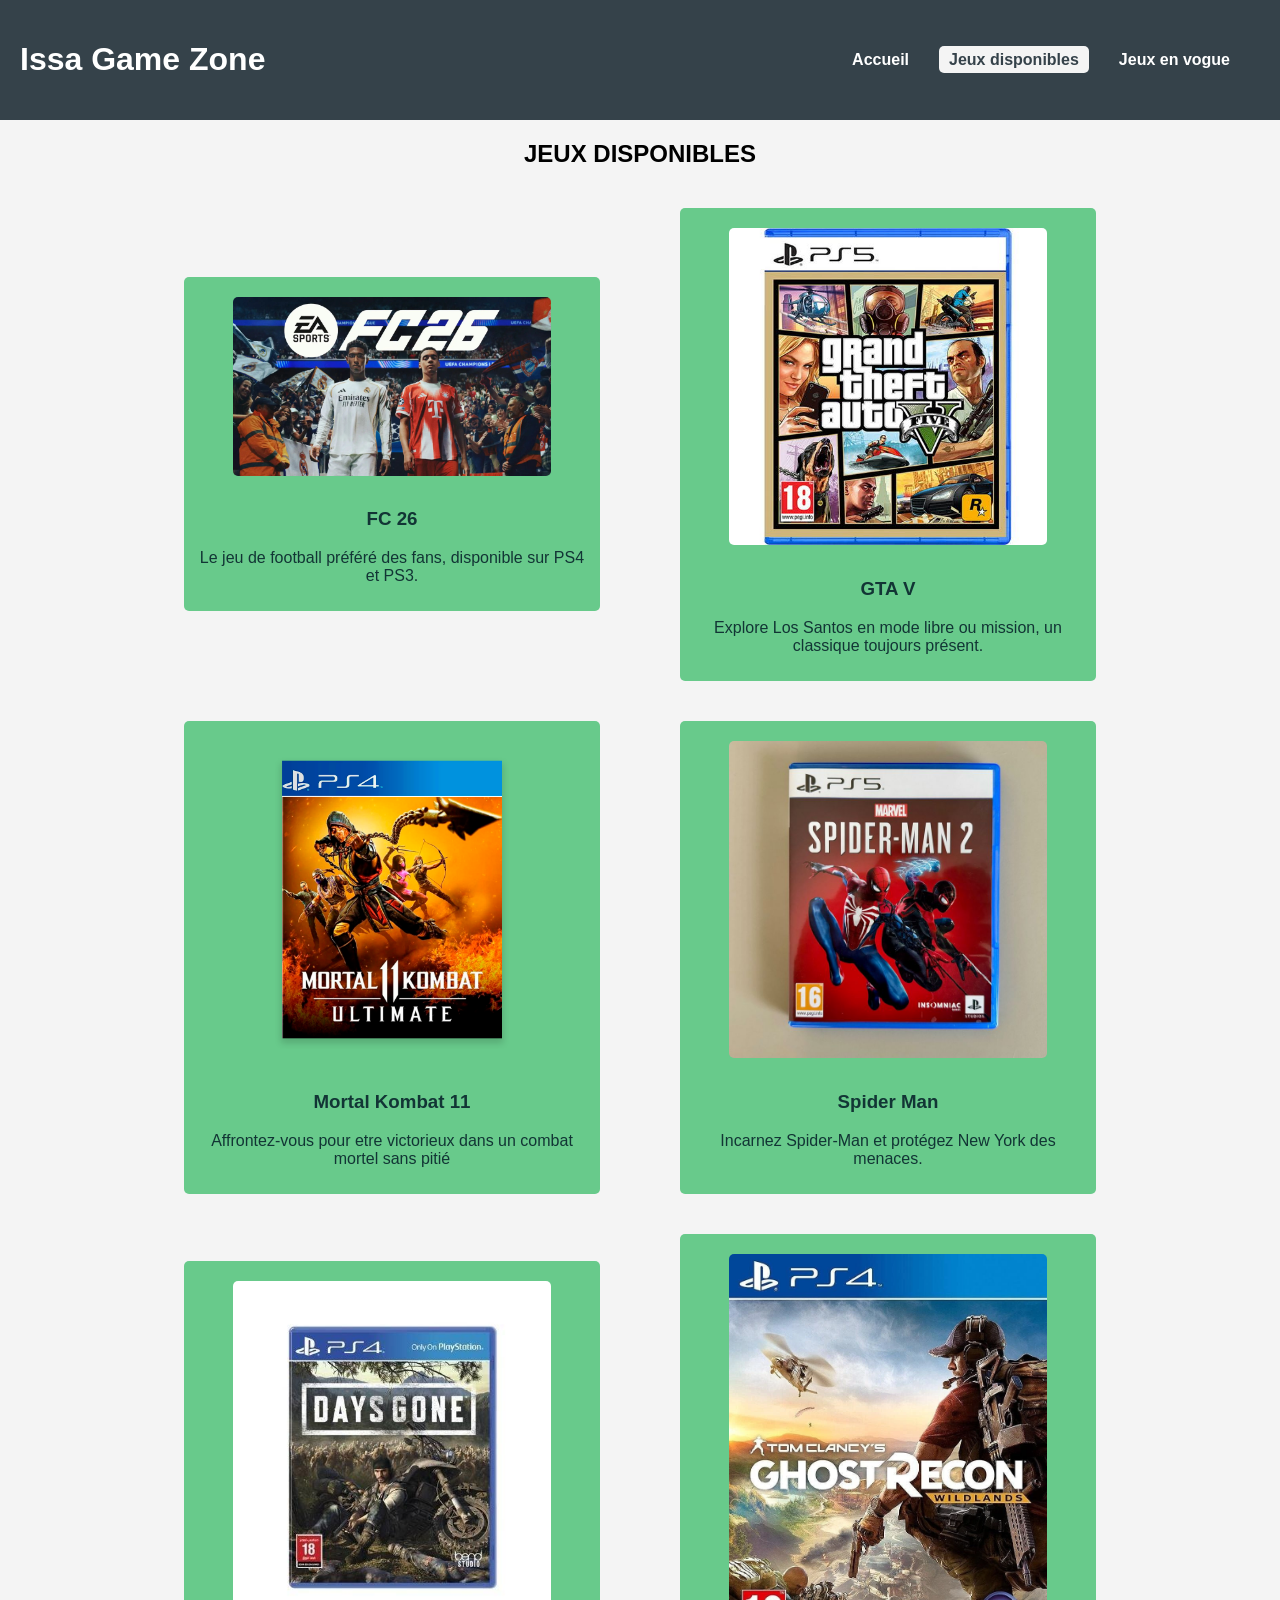
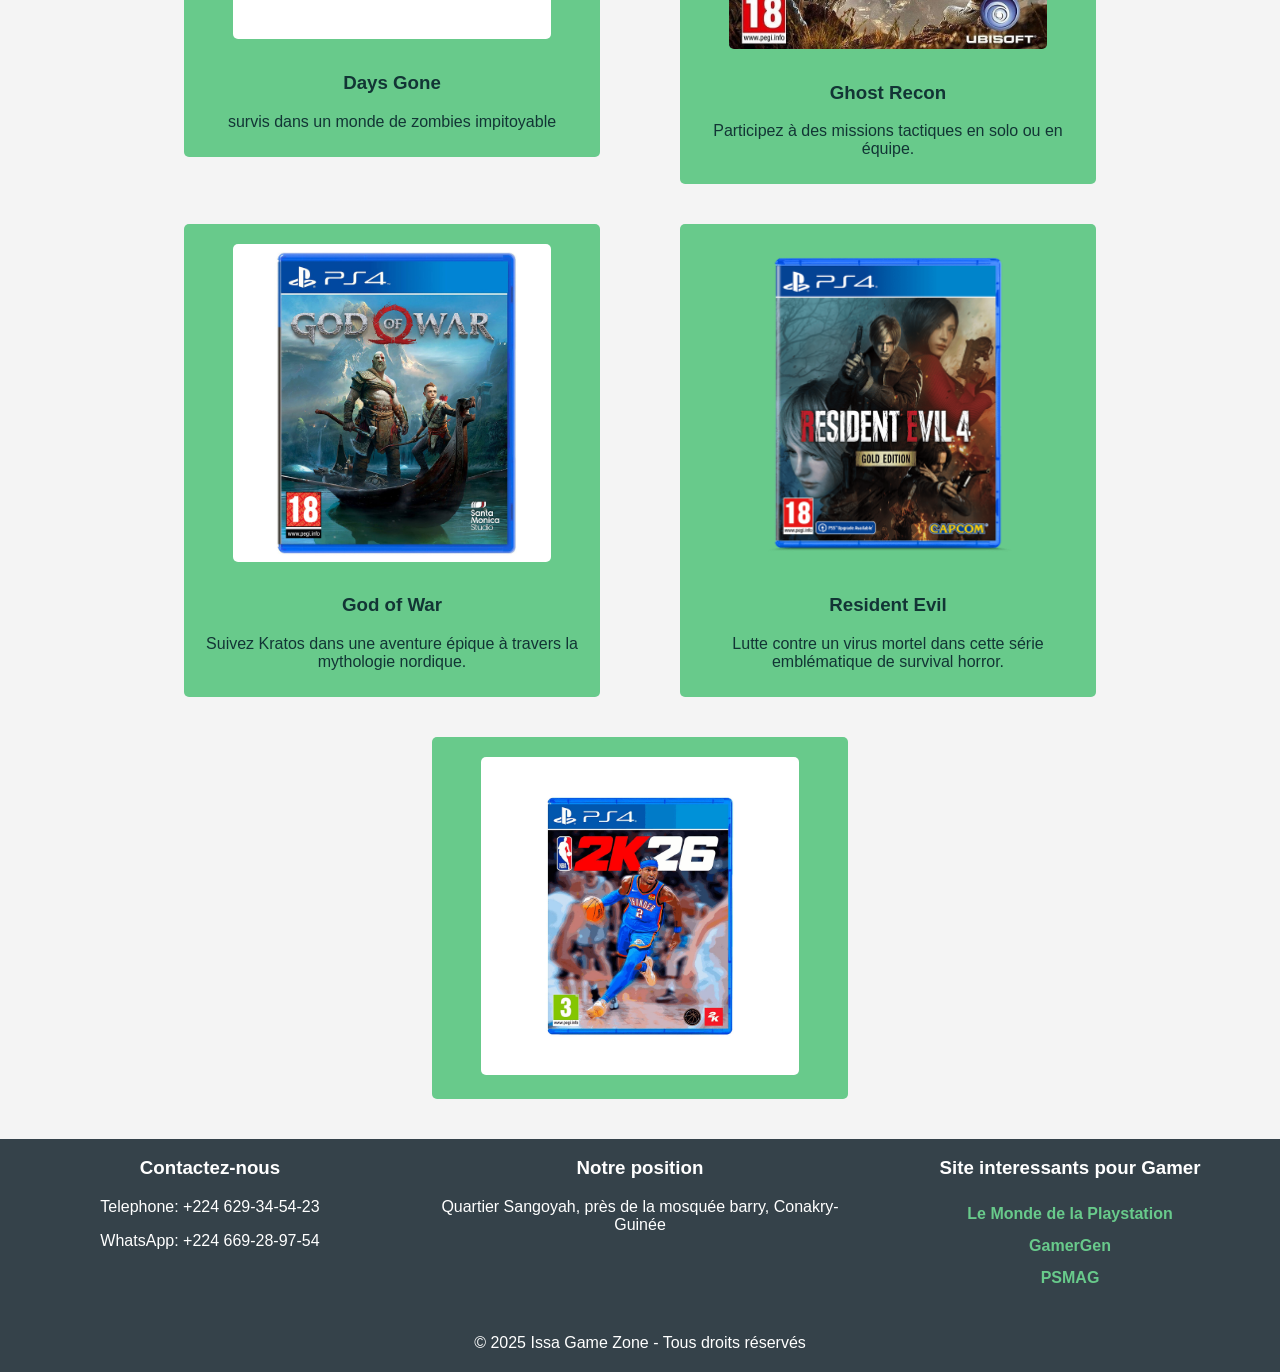
==== jeux_dispo.html @ b84278bc "initialisation" ====
<!DOCTYPE html>
<html lang="en">
<head>
    <meta charset="UTF-8">
    <meta name="viewport" content="width=device-width, initial-scale=1.0">
        <link rel="stylesheet" href="css/style.css">
    <title>jeux disponibles</title>
</head>
<body>
    <a href="#main_content" class="skip">Skip to main</a>
    <header>
  <h1>Issa Game Zone</h1>
  <nav>
    <ul>
        <li><a href="index.html">Accueil</a></li>
        <li><a href="jeux_dispo.html" class="active">Jeux disponibles</a></li>
        <li><a href="jeux_en_vogue.html">Jeux en vogue</a></li>
    </ul> 
  </nav>
</header>
<main id="main_content">
    <h2>Jeux Disponibles</h2>
    <section class="games-list">
  <div class="game">
    <img src="images/fc26.jpg" alt="Pour les fans du foot">
    <h3>FC 26</h3>
    <p>Le jeu de football préféré des fans, disponible sur PS4 et PS3.</p>
  </div>

  <div class="game">
    <img src="images/GTA_5.jpg" alt="Explorez Los Santos">
    <h3>GTA V</h3>
    <p>Explore Los Santos en mode libre ou mission, un classique toujours présent.</p>
  </div>
    <div class="game">
        <img src="images/MK11.png" alt="Combat Mortel">
        <h3>Mortal Kombat 11</h3>
        <p>Affrontez-vous pour etre victorieux dans un combat mortel sans pitié</p>
    </div>
    <div class="game">
        <img src="images/marvels-spider-man-2-ps5.jpeg" alt="Héros de New York">
        <h3>Spider Man</h3>
        <p>Incarnez Spider-Man et protégez New York des menaces.</p>
    </div>
    <div class="game">
        <img src="images/days_gone.jpeg" alt="Survivance ou mourrir">
        <h3>Days Gone</h3>
        <p>survis dans un monde de zombies impitoyable</p>
    </div>
    <div class="game">
        <img src="images/ghost_recon.jpg" alt="Des missions tactiques">
        <h3>Ghost Recon</h3>
        <p>Participez à des missions tactiques en solo ou en équipe.</p>
    </div>
    <div class="game">
        <img src="images/God_of_war.jpg" alt="Le fils de poseidon">
        <h3>God of War</h3>
        <p>Suivez Kratos dans une aventure épique à travers la mythologie nordique.</p>
    </div>
    <div class="game">
        <img src="images/resident_evil.png" alt="un virus mortel">
        <h3>Resident Evil</h3>
        <p>Lutte contre un virus mortel dans cette série emblématique de survival horror.</p>
    </div>
    <div class="game">
        <img src="images/nba.jpg" alt="Pour les fans de basket">
    </div>
</section>

</main>


<footer>
<section>
    <h3>Contactez-nous</h3>
    <div>
        <p>Telephone: +224 629-34-54-23</p>
        <p>WhatsApp: +224 669-28-97-54</p>
    </div>
</section>
<section class="position">
    <h3>Notre position</h3>
    <div>
        <p>Quartier Sangoyah, près de la mosquée barry, Conakry-Guinée</p>
    </div>
</section>
<section>
    <h3>Site interessants pour Gamer</h3>
        <ul>
            <li><a href="https://www.lemondedelaplaystation.com/" target="_blank">Le Monde de la Playstation</a></li>
            <li><a href="https://prod.gamergen.com/playstation" target="_blank">GamerGen</a></li>
            <li><a href="https://www.psmag.fr/" target="_blank">PSMAG</a></li>
        </ul>
</section>
  <p>&copy; 2025 Issa Game Zone - Tous droits réservés</p>
</footer>

</body>
</html>
---- css/style.css ----
body{
    box-sizing: border-box;
    margin: 0;
    padding: 0;
    font-family: Arial, sans-serif;
    background-color: #f4f4f4;
    font-size: 16px;
}
header{
    display: flex;
    justify-content: space-between;
    align-items: center;
    background-color: #35424a;
    color: #ffffff;
    padding: 20px 0;
}
header>h1{
    margin-left: 20px;
}
nav{
    margin-right: 20px;
    padding: 10px;
}
nav ul{
    list-style: none;
    margin: 0;
    padding: 0;
    display: flex;
    flex-wrap: wrap;
    justify-content: space-between;
    align-items: center;
    text-align: center;
}
nav a{
    color: #ffffff;
    text-decoration: none;
    margin: 0 10px;
    font-weight: bold;
    padding: 5px 10px;
    transition-property: background-color, color, border, border-radius;
    transition-duration: 1s;
    transition-timing-function: linear;
}
nav a:hover{

    background-color: #f4f4f4;
    border-radius: 5px;
    color:#35424a;
    transition: color .5s;
}
main{
    padding: 20px;
    text-align: center;
}
main h2{
    text-transform: uppercase;
    margin-top: 0;
}
footer{
    display: grid;
    grid-template-columns: 1fr 1fr 1fr;
    grid-template-rows: 1fr;
    justify-content: center;
    text-align: center;
    background-color: #35424a;
    color: #ffffff;
    gap: 10px;
}
footer ul{
    list-style: none;
    margin: 10px 0;
    padding: 0;
}
footer a{
    line-height: 2;
    color: #68ca8b;
    text-decoration: none;
    font-weight: bold;
    padding: 5px 10px;
    transition-property: background-color, color, border, border-radius;
}
footer>p{
    grid-column: 1 / span 3;
    margin: 10px 0;
    padding: 10px;
}
footer a:hover{
    background-color: #f4f4f4;
    border-radius: 5px;
    color:#35424a;
    transition: color .5s;
}

.intro{
    padding: 20px;
    border-radius: 5px;
}
.intro h2{
    margin-top: 0;
}
.intro p{
    line-height: 1.6;
}
.images_de_salle{
    width: 100%;
    display: flex;
    justify-content: space-around;
    align-items: center;
}
.intro img{
    max-width: 100%;
    width: 30%;
    height: auto;
    border-radius: 5px;
    margin-right: 10px;
}
.games-list{
    display: flex;
    flex-wrap: wrap;
    justify-content: space-around;
    align-items: center;
    width: 80%;
    margin: auto;
}
.games-list h2{
    width: 100%;
}

.games-list img{
    max-width: 100%;
    width: 80%;
    height: auto;
    border-radius: 5px;
    margin: 10px 0;
}
.game{
    margin: 20px;
    padding: 10px;
    background-color: #867e7e;
    border-radius: 5px;
    width: 40%;
    color: #123535;
    background-color:#68ca8b;
}
article h3{
    margin-top: 0;
}
article p{
    line-height: 1.6;
}
article{
    background-color: #68ca8b;
    padding: 10px;
    border-radius: 5px;
    border: 1px dotted #35424a;
    margin-bottom: 20px;
}
.active{
    background-color: #f4f4f4;
    border-radius: 5px;
    color:#35424a;   
}
.skip{
    position: absolute;
    top: -40px;
    left: 0;
    background: #35424a;
    color: #ffffff;
    padding: 8px;
}
.skip:focus{
    top: 0;
}
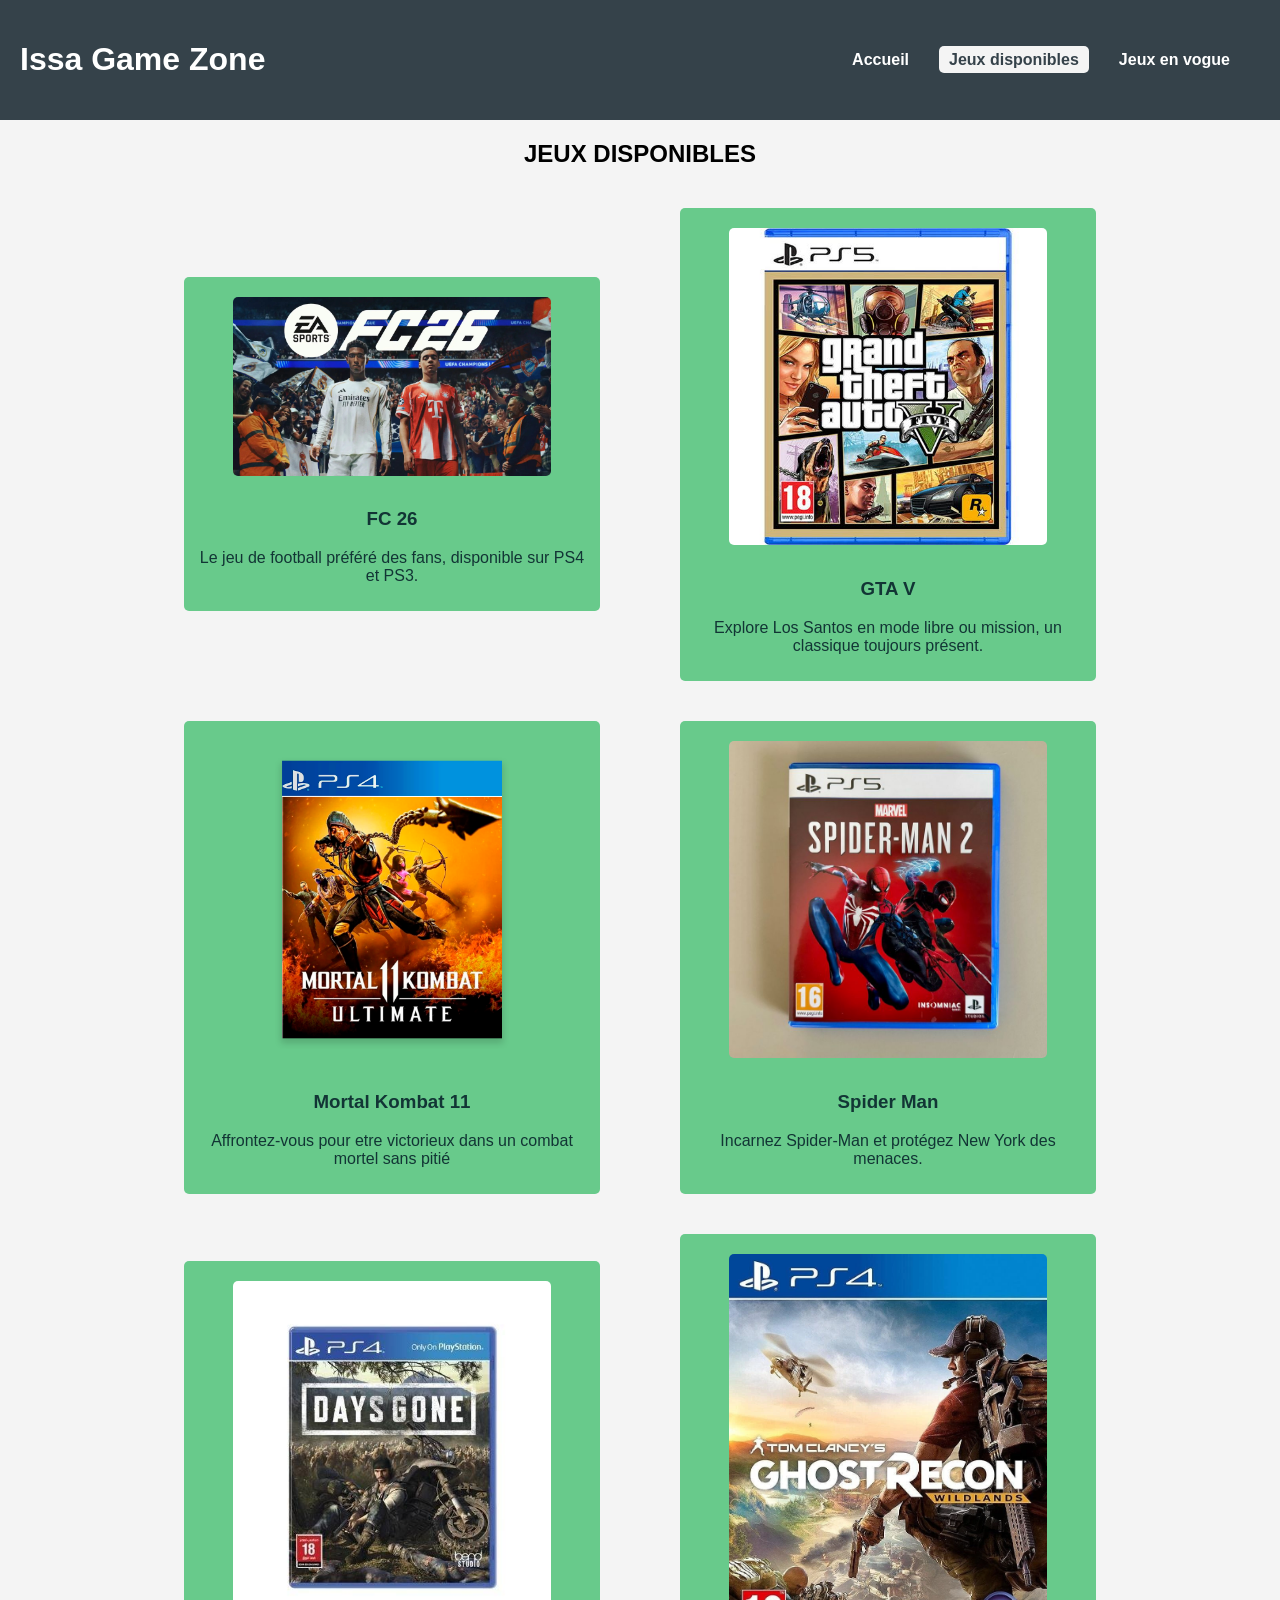
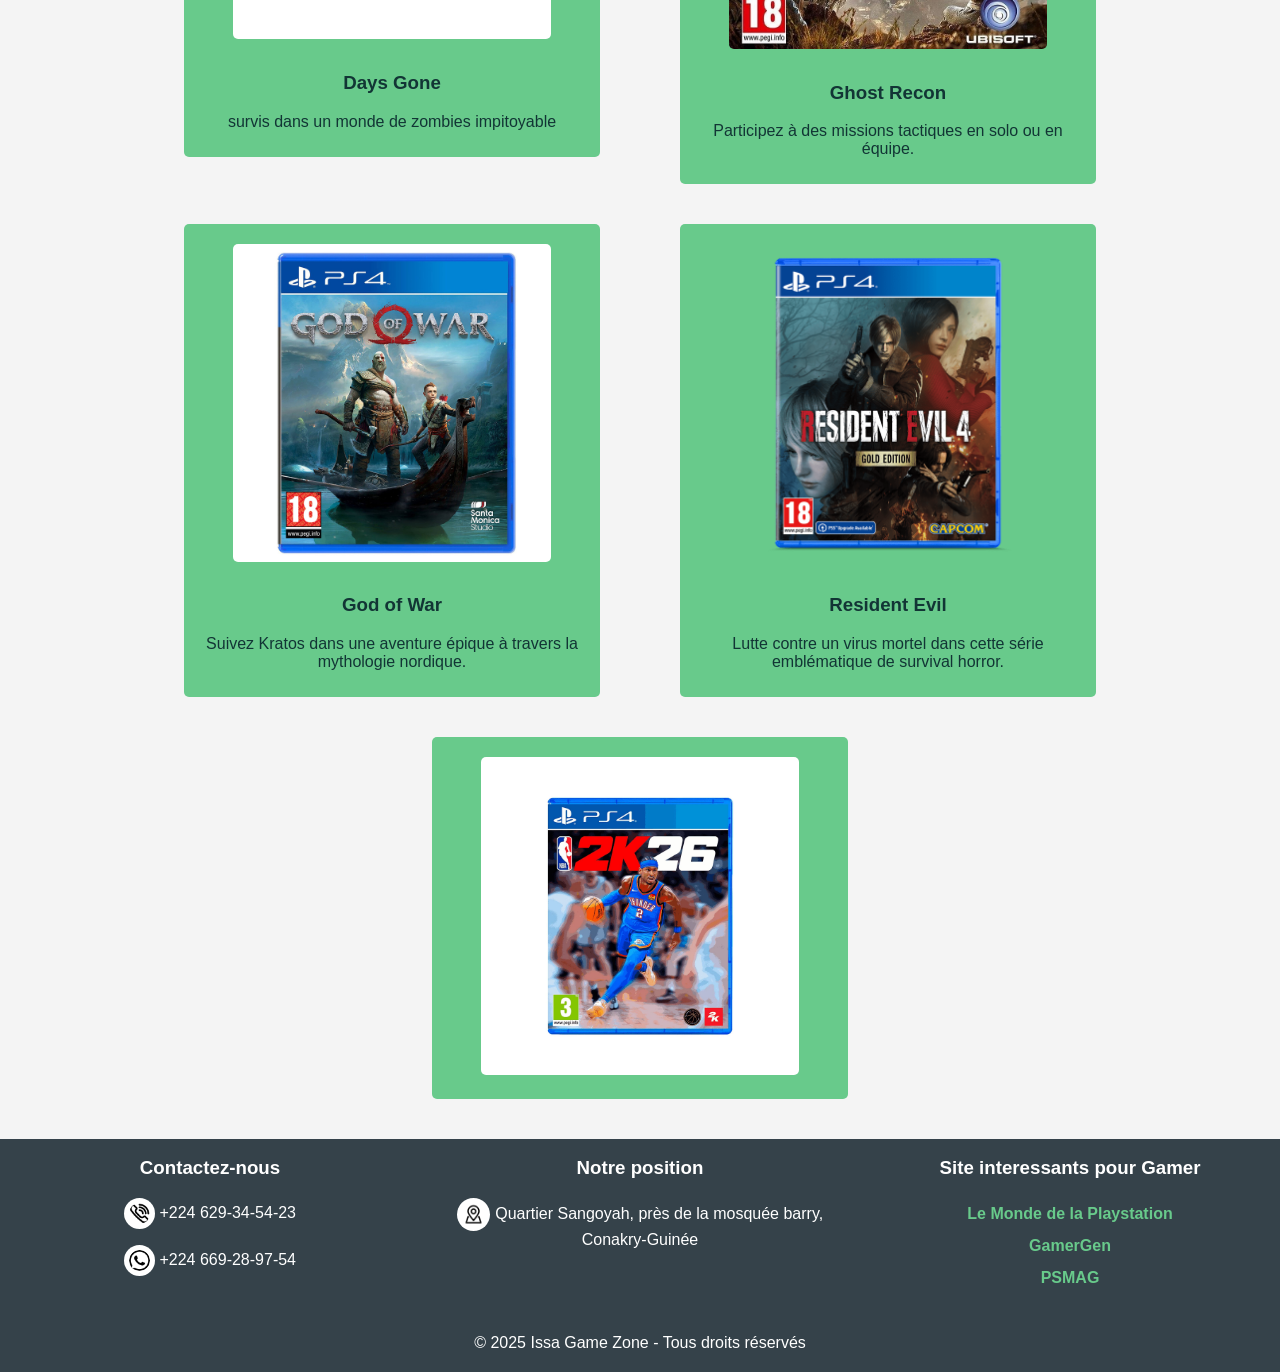
==== commit 28cef0c3: "some css changing" ====
--- a/jeux_dispo.html
+++ b/jeux_dispo.html
@@ -74,14 +74,15 @@
 <section>
     <h3>Contactez-nous</h3>
     <div>
-        <p>Telephone: +224 629-34-54-23</p>
-        <p>WhatsApp: +224 669-28-97-54</p>
+        <p>
+            <img src="images/appel.png" alt="Numero de telephone"> +224 629-34-54-23</p>
+        <p><img src="images/whatsapp.png" alt="contact whatsapp"> +224 669-28-97-54</p>
     </div>
 </section>
 <section class="position">
     <h3>Notre position</h3>
     <div>
-        <p>Quartier Sangoyah, près de la mosquée barry, Conakry-Guinée</p>
+        <p><img src="images/localisation.png" alt="Où nous trouver">Quartier Sangoyah, près de la mosquée barry, Conakry-Guinée</p>
     </div>
 </section>
 <section>
--- a/css/style.css
+++ b/css/style.css
@@ -171,4 +171,19 @@
 .skip:focus{
     top: 0;
 }
-
+footer img{
+    width: 5%;
+    height: auto;
+    vertical-align: middle;
+    background-color: #ffffff;
+    border-radius: 50%;
+    padding: 5px;
+}
+.position div p img:nth-child(1){
+    margin-right:5px;
+    width: 7%;
+    padding: 2px;
+}
+article:nth-child(1){
+    width:100%;
+}
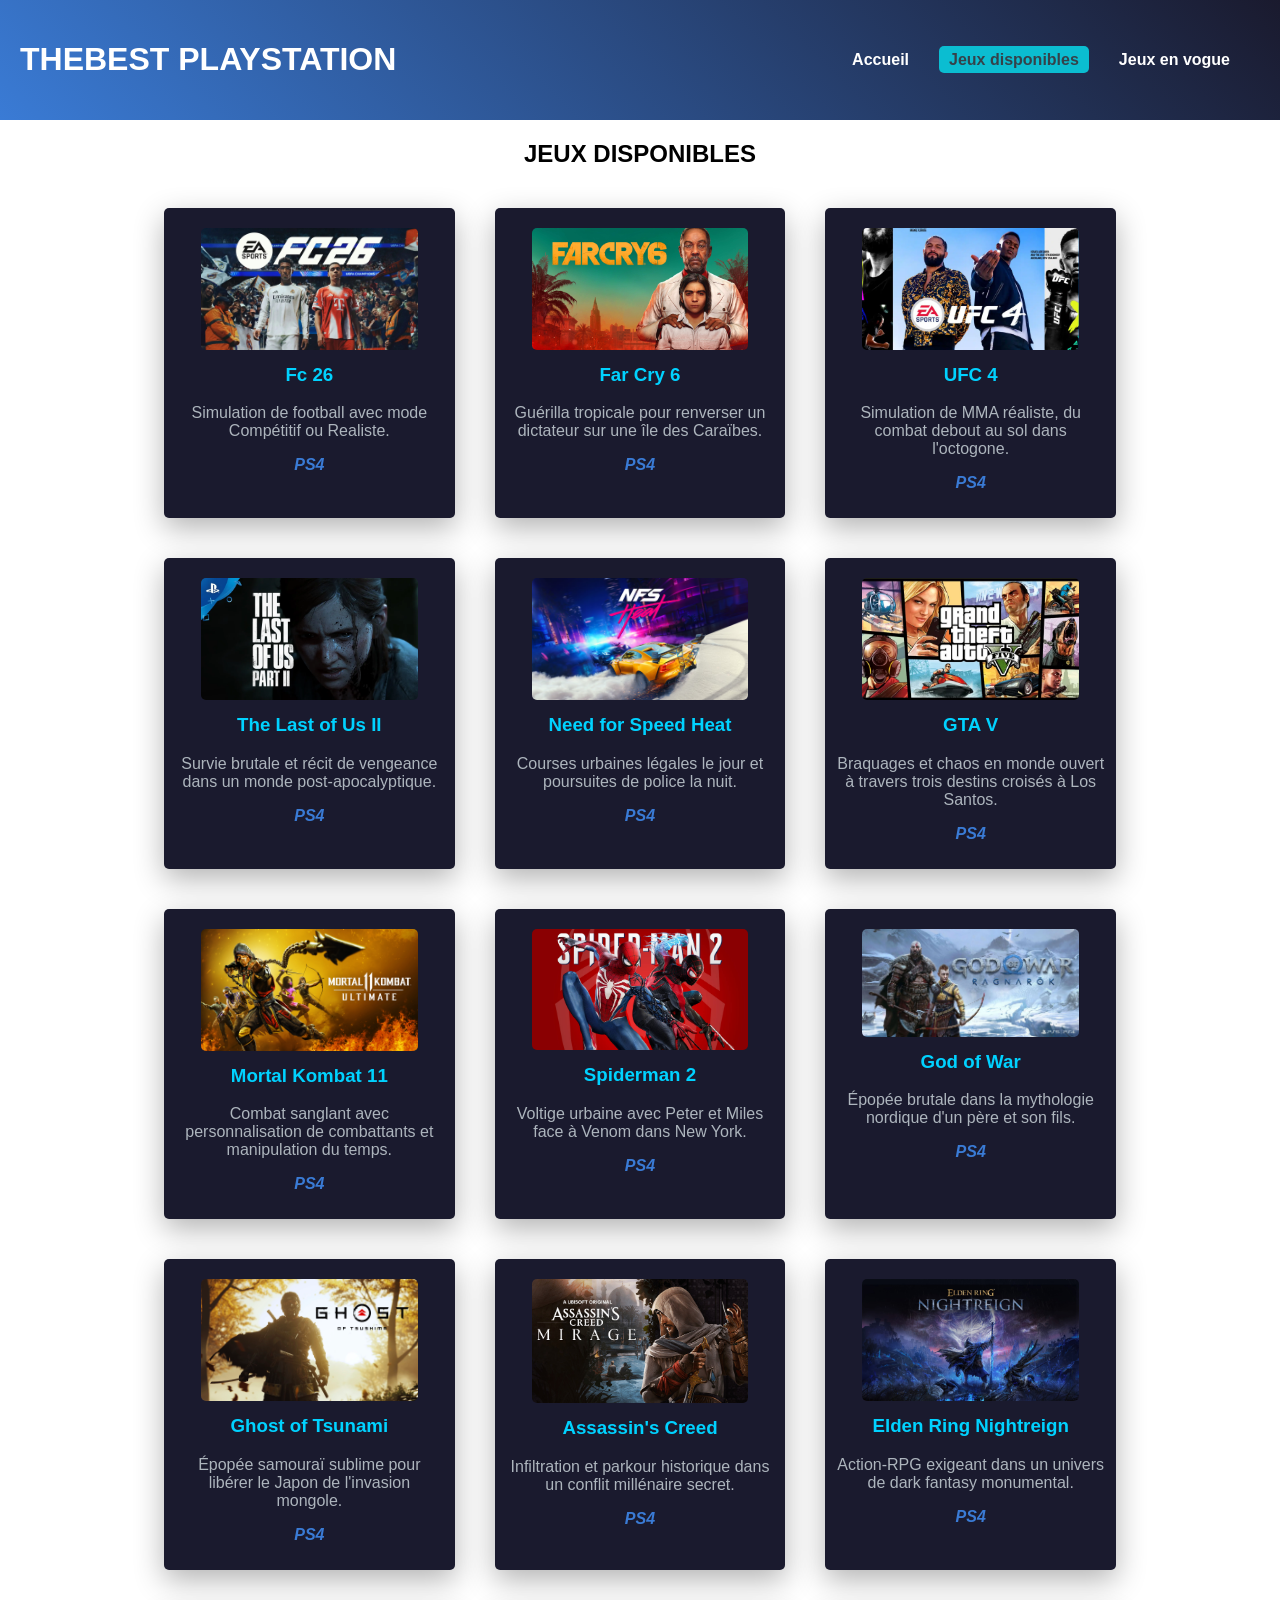
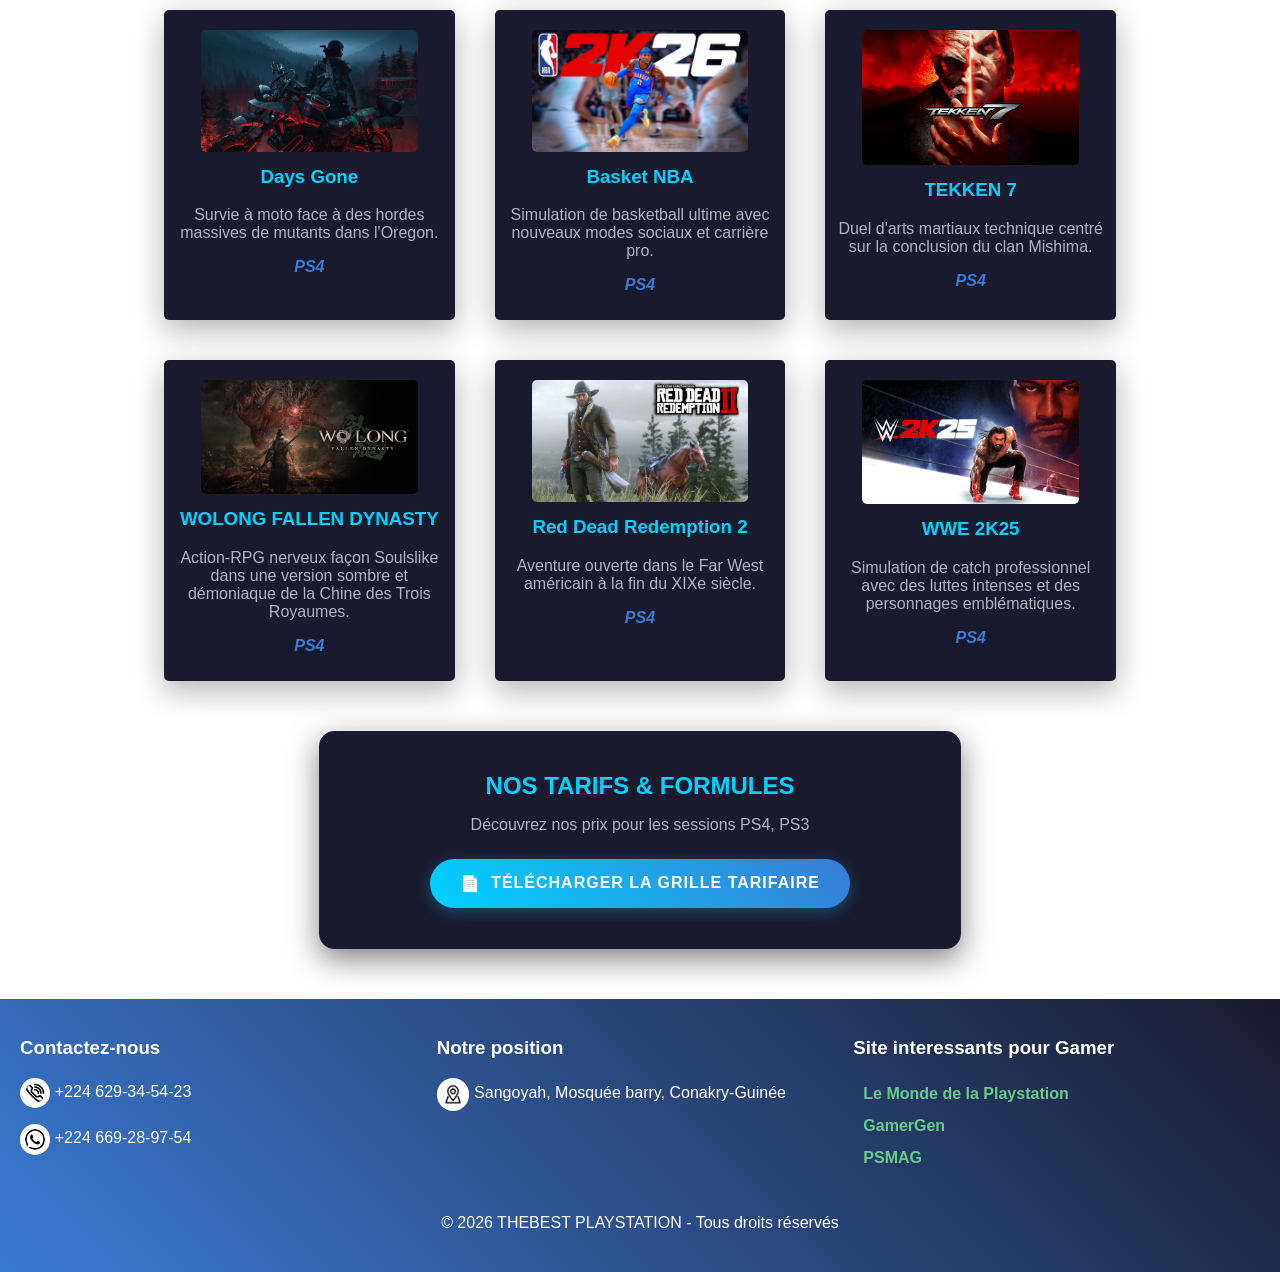
==== commit 050241b3: "releasing app new version" ====
--- a/jeux_dispo.html
+++ b/jeux_dispo.html
@@ -9,68 +9,39 @@
 <body>
     <a href="#main_content" class="skip">Skip to main</a>
     <header>
-  <h1>Issa Game Zone</h1>
+  <h1>THEBEST PLAYSTATION</h1>
+
+  <!-- Le bouton Hamburger (visible uniquement sur mobile) -->
+  <div class="menu-toggle" id="mobile-menu">
+    <span class="bar"></span>
+    <span class="bar"></span>
+    <span class="bar"></span>
+  </div>
+
   <nav>
-    <ul>
+    <ul class="nav-list">
         <li><a href="index.html">Accueil</a></li>
         <li><a href="jeux_dispo.html" class="active">Jeux disponibles</a></li>
         <li><a href="jeux_en_vogue.html">Jeux en vogue</a></li>
-    </ul> 
+    </ul>
   </nav>
 </header>
 <main id="main_content">
     <h2>Jeux Disponibles</h2>
-    <section class="games-list">
-  <div class="game">
-    <img src="images/fc26.jpg" alt="Pour les fans du foot">
-    <h3>FC 26</h3>
-    <p>Le jeu de football préféré des fans, disponible sur PS4 et PS3.</p>
-  </div>
+    <section class="games-list" id="games_container">
 
-  <div class="game">
-    <img src="images/GTA_5.jpg" alt="Explorez Los Santos">
-    <h3>GTA V</h3>
-    <p>Explore Los Santos en mode libre ou mission, un classique toujours présent.</p>
-  </div>
-    <div class="game">
-        <img src="images/MK11.png" alt="Combat Mortel">
-        <h3>Mortal Kombat 11</h3>
-        <p>Affrontez-vous pour etre victorieux dans un combat mortel sans pitié</p>
-    </div>
-    <div class="game">
-        <img src="images/marvels-spider-man-2-ps5.jpeg" alt="Héros de New York">
-        <h3>Spider Man</h3>
-        <p>Incarnez Spider-Man et protégez New York des menaces.</p>
-    </div>
-    <div class="game">
-        <img src="images/days_gone.jpeg" alt="Survivance ou mourrir">
-        <h3>Days Gone</h3>
-        <p>survis dans un monde de zombies impitoyable</p>
-    </div>
-    <div class="game">
-        <img src="images/ghost_recon.jpg" alt="Des missions tactiques">
-        <h3>Ghost Recon</h3>
-        <p>Participez à des missions tactiques en solo ou en équipe.</p>
-    </div>
-    <div class="game">
-        <img src="images/God_of_war.jpg" alt="Le fils de poseidon">
-        <h3>God of War</h3>
-        <p>Suivez Kratos dans une aventure épique à travers la mythologie nordique.</p>
-    </div>
-    <div class="game">
-        <img src="images/resident_evil.png" alt="un virus mortel">
-        <h3>Resident Evil</h3>
-        <p>Lutte contre un virus mortel dans cette série emblématique de survival horror.</p>
-    </div>
-    <div class="game">
-        <img src="images/nba.jpg" alt="Pour les fans de basket">
-    </div>
+    </section>
+    <section class="tarifs-section">
+    <h2>Nos Tarifs & Formules</h2>
+    <p>Découvrez nos prix pour les sessions PS4, PS3</p>
+
+    <a href="docs/tarifs.pdf" class="btn-download" download="Tarifs_Salle_Jeux.pdf">
+        <span>📄</span> Télécharger la Grille Tarifaire
+    </a>
 </section>
-
 </main>
 
-
-<footer>
+<footer class="footer">
 <section>
     <h3>Contactez-nous</h3>
     <div>
@@ -82,7 +53,7 @@
 <section class="position">
     <h3>Notre position</h3>
     <div>
-        <p><img src="images/localisation.png" alt="Où nous trouver">Quartier Sangoyah, près de la mosquée barry, Conakry-Guinée</p>
+        <p><img src="images/localisation.png" alt="Où nous trouver">Sangoyah, Mosquée barry, Conakry-Guinée</p>
     </div>
 </section>
 <section>
@@ -93,8 +64,8 @@
             <li><a href="https://www.psmag.fr/" target="_blank">PSMAG</a></li>
         </ul>
 </section>
-  <p>&copy; 2025 Issa Game Zone - Tous droits réservés</p>
+  <p>&copy; 2026 THEBEST PLAYSTATION - Tous droits réservés</p>
 </footer>
-
+<script src="jeux.js"></script>
 </body>
 </html>
--- a/css/style.css
+++ b/css/style.css
@@ -3,14 +3,14 @@
     margin: 0;
     padding: 0;
     font-family: Arial, sans-serif;
-    background-color: #f4f4f4;
     font-size: 16px;
+    background-color: white;
 }
 header{
     display: flex;
     justify-content: space-between;
     align-items: center;
-    background-color: #35424a;
+    background: linear-gradient(45deg, #3a7bd5, #1a1a2e);
     color: #ffffff;
     padding: 20px 0;
 }
@@ -56,13 +56,13 @@
     text-transform: uppercase;
     margin-top: 0;
 }
-footer{
+.footer{
     display: grid;
     grid-template-columns: 1fr 1fr 1fr;
-    grid-template-rows: 1fr;
     justify-content: center;
-    text-align: center;
-    background-color: #35424a;
+    text-align: left;
+    padding: 20px;
+    background: linear-gradient(45deg, #3a7bd5, #1a1a2e);
     color: #ffffff;
     gap: 10px;
 }
@@ -81,6 +81,7 @@
 }
 footer>p{
     grid-column: 1 / span 3;
+    text-align: center;
     margin: 10px 0;
     padding: 10px;
 }
@@ -107,6 +108,36 @@
     justify-content: space-around;
     align-items: center;
 }
+images_de_salle img{
+    min-width: 400px;
+    height: auto;
+    border-radius: 5px;
+}
+.btn{
+    display: inline-block;
+    padding: 10px 20px;
+    background-color: #0bbdd1;
+    color: #ffffff;
+    text-decoration: none;
+    font-weight: bold;
+    border-radius: 5px;
+    transition-property: background-color, color, border, border-radius;
+    transition-duration: 0.3s;
+    transition-timing-function: linear;
+}
+.btn:hover{
+    background-color: #00d2ff;
+    color:#35424a;
+    transition: color .5s;
+}
+.images_de_salle h3{
+    margin-top: 0;
+    color:#0bbdd1;
+}
+.images_de_salle ul li{
+    text-align: left;
+}
+
 .intro img{
     max-width: 100%;
     width: 30%;
@@ -115,10 +146,8 @@
     margin-right: 10px;
 }
 .games-list{
-    display: flex;
-    flex-wrap: wrap;
-    justify-content: space-around;
-    align-items: center;
+    display: grid;
+    grid-template-columns: repeat(3, 1fr);
     width: 80%;
     margin: auto;
 }
@@ -136,11 +165,14 @@
 .game{
     margin: 20px;
     padding: 10px;
-    background-color: #867e7e;
-    border-radius: 5px;
-    width: 40%;
-    color: #123535;
-    background-color:#68ca8b;
+    border-radius: 5px;
+    color: #adb5bd;
+    background-color:#1a1a2e;
+    box-shadow: 0 10px 30px rgba(0, 0, 0, 0.3);
+}
+.game h3{
+    margin-top: 0;
+    color:#00d2ff;
 }
 article h3{
     margin-top: 0;
@@ -156,9 +188,9 @@
     margin-bottom: 20px;
 }
 .active{
-    background-color: #f4f4f4;
-    border-radius: 5px;
-    color:#35424a;   
+    background-color: #0bbdd1;
+    border-radius: 5px;
+    color:#35424a;
 }
 .skip{
     position: absolute;
@@ -184,6 +216,133 @@
     width: 7%;
     padding: 2px;
 }
-article:nth-child(1){
-    width:100%;
-}+
+.console{
+    color: #3a7bd5;
+    font-weight: bold;
+    font-style: italic;
+    margin-top: 0;
+}
+
+/* --- Style du bouton Hamburger --- */
+.menu-toggle {
+    display: none; /* Caché sur ordinateur */
+    flex-direction: column;
+    cursor: pointer;
+    margin-right: 20px;
+}
+
+.menu-toggle .bar {
+    width: 25px;
+    height: 3px;
+    background-color: #ffffff;
+    margin: 4px 0;
+    transition: 0.4s;
+    border-radius: 3px;
+}
+
+/* Conteneur de la section tarifs */
+.tarifs-section {
+    padding: 40px 20px;
+    text-align: center;
+    background-color: #1a1a2e; /* Bleu très foncé type gaming */
+    border-radius: 15px;
+    margin: 30px auto;
+    max-width: 600px;
+    border: 1px solid #16213e;
+    box-shadow: 0 10px 30px rgba(0, 0, 0, 0.5);
+}
+
+.tarifs-section h2 {
+    color: #00d2ff; /* Bleu cyan néon */
+    margin-bottom: 15px;
+    font-family: 'Segoe UI', sans-serif;
+}
+
+.tarifs-section p {
+    color: #adb5bd;
+    margin-bottom: 25px;
+}
+
+/* Style du bouton de téléchargement */
+.btn-download {
+    display: inline-flex;
+    align-items: center;
+    gap: 10px; /* Espace entre l'icône/emoji et le texte */
+    padding: 15px 30px;
+    background: linear-gradient(45deg, #00d2ff, #3a7bd5);
+    color: #ffffff;
+    text-decoration: none;
+    font-weight: bold;
+    text-transform: uppercase;
+    letter-spacing: 1px;
+    border-radius: 50px;
+    transition: all 0.3s ease;
+    box-shadow: 0 4px 15px rgba(0, 210, 255, 0.3);
+}
+
+/* Effet au survol (Hover) */
+.btn-download:hover {
+    transform: translateY(-5px); /* Le bouton monte légèrement */
+    box-shadow: 0 8px 25px rgba(0, 210, 255, 0.5);
+    filter: brightness(1.1);
+}
+
+/* Effet au clic */
+.btn-download:active {
+    transform: translateY(0);
+}
+
+/* Responsive Design */
+@media (max-width: 768px) {
+    .images_de_salle {
+        flex-direction: column; /* Les images s'empilent sur mobile */
+    }
+    .images_de_salle img {
+        display:none;
+    }
+    .games-list {
+        grid-template-columns: 1fr; /* Un jeu par ligne sur mobile */
+        width: 100%;
+    }
+    .footer{
+        grid-template-columns: 1fr; /* Un élément par ligne sur mobile */
+        text-align: center;
+    }
+    .footer>p{
+        grid-column: 1; /* Le paragraphe occupe toute la largeur */
+    }
+    .game {
+        width: 90%;
+    }
+
+    .menu-toggle {
+        display: flex; /* On affiche le bouton sur mobile */
+    }
+
+    nav {
+        display: none; /* On cache la nav par défaut */
+        position: absolute;
+        top: 70px; /* Juste en dessous du header */
+        left: 0;
+        width: 100%;
+        background-color: #1e293b;
+        border-bottom: 2px solid #00d2ff;
+        z-index: 1000;
+    }
+
+    nav.active {
+        display: block; /* On l'affiche quand la classe 'active' est ajoutée */
+    }
+
+    nav ul {
+        flex-direction: column; /* Menu vertical sur mobile */
+        align-items: center;
+        padding: 20px 0;
+    }
+
+    nav ul li {
+        margin: 15px 0;
+    }
+}
+
